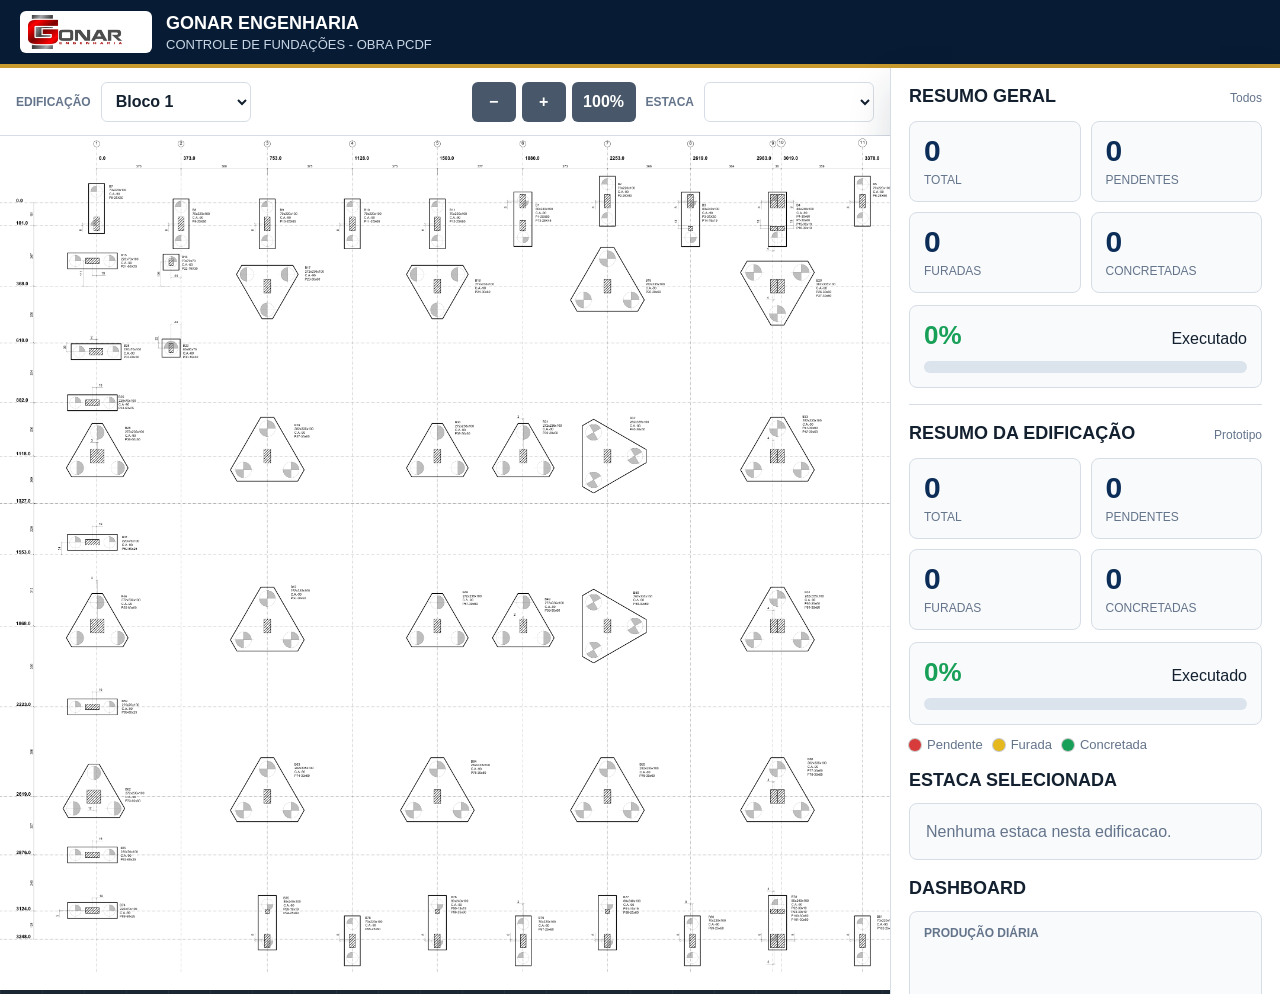
==== painel.html @ 596a0090 "Add files via upload" ====
<!doctype html>
<html lang="pt-BR">
<head>
  <meta charset="utf-8">
  <meta name="viewport" content="width=device-width, initial-scale=1">
  <title>Painel de Fundações | Estacas PCDF</title>
  <link rel="stylesheet" href="style.css">
</head>
<body class="painel-page">
  <header class="topbar">
    <div class="brand">
      <img class="brand-logo" src="assets/logo.jpg" alt="Logo Gonar Engenharia">
      <div>
        <strong>GONAR ENGENHARIA</strong>
        <span>Controle de Fundações - Obra PCDF</span>
      </div>
    </div>
  </header>

  <main class="app-shell">
    <section class="map-panel" aria-label="Planta da fundação">
      <div class="map-actions">
        <label class="select-label" for="selEstrutura">Edificação</label>
        <select id="selEstrutura"></select>
        <div class="toolbar" aria-label="Controles do mapa">
          <button id="btnMenos" type="button">−</button>
          <button id="btnMais" type="button">+</button>
          <button id="btnReset" type="button">100%</button>
        </div>
        <label class="select-label" for="selEstaca">Estaca</label>
        <select id="selEstaca"></select>
      </div>
      <div class="viewport" id="viewport">
        <div class="mapa" id="mapa">
          <img id="planta" alt="Mapa de estacas PCDF">
          <div id="markers"></div>
        </div>
      </div>
    </section>

    <aside class="side-panel">
      <section class="summary general-summary">
        <div class="section-heading">
          <h1>Resumo geral</h1>
          <span>Todos</span>
        </div>
        <div class="kpis">
          <div><b id="kpiGeralTotal">0</b><span>Total</span></div>
          <div><b id="kpiGeralPendentes">0</b><span>Pendentes</span></div>
          <div><b id="kpiGeralFuradas">0</b><span>Furadas</span></div>
          <div><b id="kpiGeralConcretadas">0</b><span>Concretadas</span></div>
        </div>
        <div class="progress-block">
          <div class="progress-meta">
            <strong id="execGeralPercent">0%</strong>
            <span>Executado</span>
          </div>
          <div class="progress-track"><i id="execGeralBar"></i></div>
        </div>
      </section>
      <section class="summary">
        <div class="section-heading">
          <h1>Resumo da edificação</h1>
          <span id="syncStatus">Protótipo</span>
        </div>
        <div class="kpis">
          <div><b id="kpiTotal">0</b><span>Total</span></div>
          <div><b id="kpiPendentes">0</b><span>Pendentes</span></div>
          <div><b id="kpiFuradas">0</b><span>Furadas</span></div>
          <div><b id="kpiConcretadas">0</b><span>Concretadas</span></div>
        </div>
        <div class="progress-block">
          <div class="progress-meta">
            <strong id="execPercent">0%</strong>
            <span>Executado</span>
          </div>
          <div class="progress-track"><i id="execBar"></i></div>
        </div>
        <div class="legend">
          <span><i class="dot pendente"></i>Pendente</span>
          <span><i class="dot furada"></i>Furada</span>
          <span><i class="dot concretada"></i>Concretada</span>
        </div>
      </section>

      <section class="detail">
        <div class="section-heading">
          <h2>Estaca selecionada</h2>
        </div>
        <div id="info" class="detail-card empty">Selecione uma estaca.</div>
      </section>

      <section class="dashboard visible-dashboard">
        <div class="section-heading">
          <h2>Dashboard</h2>
        </div>
        <div class="chart-card">
          <div class="chart-title">Produção diária</div>
          <div class="bars" id="dailyBars"></div>
        </div>
        <div class="metric-grid">
          <div><span>Volume</span><b id="dashVolume">0,00 m³</b></div>
          <div><span>Metros</span><b id="dashMetros">0,00 m</b></div>
        </div>
      </section>

      <div class="message" id="msg"></div>
    </aside>
  </main>

  <script src="config.js"></script>
  <script src="painel-visualizacao.js"></script>
</body>
</html>
---- style.css ----
:root {
  --ink: #13202f;
  --muted: #64748b;
  --line: #d7dde6;
  --panel: #ffffff;
  --bg: #eef2f5;
  --navy: #0c2d57;
  --navy-2: #174a7c;
  --steel: #48586a;
  --green: #18a058;
  --yellow: #e5b91e;
  --red: #d83b3b;
  --shadow: 0 18px 40px rgba(19, 32, 47, .16);
}

* { box-sizing: border-box; }

body {
  margin: 0;
  min-width: 320px;
  background: var(--bg);
  color: var(--ink);
  font-family: Arial, Helvetica, sans-serif;
}

button, select {
  font: inherit;
}

a {
  text-decoration: none;
}

.topbar {
  height: 68px;
  display: grid;
  grid-template-columns: 1fr auto;
  align-items: center;
  gap: 16px;
  padding: 0 20px;
  background: #071c34;
  color: #fff;
  border-bottom: 4px solid #c99b2e;
}

.brand {
  display: flex;
  align-items: center;
  gap: 14px;
  min-width: 0;
}

.brand > div {
  display: flex;
  flex-direction: column;
  gap: 3px;
  min-width: 0;
}

.brand-logo {
  width: 132px;
  height: 42px;
  object-fit: contain;
  object-position: left center;
  padding: 4px 8px;
  border-radius: 6px;
  background: #fff;
}

.brand strong {
  font-size: 18px;
  letter-spacing: 0;
}

.brand span {
  color: #c8d6e5;
  font-size: 13px;
  text-transform: uppercase;
}

.tabs {
  display: flex;
  background: rgba(255, 255, 255, .08);
  border: 1px solid rgba(255, 255, 255, .16);
  border-radius: 8px;
  padding: 4px;
}

.tab, .icon-button, .toolbar button, .primary-action, .secondary-action {
  border: 0;
  border-radius: 6px;
  cursor: pointer;
  font-weight: 700;
}

.tab {
  display: inline-flex;
  align-items: center;
  justify-content: center;
  min-width: 96px;
  padding: 9px 12px;
  color: #dbe7f3;
  background: transparent;
}

.tab.active {
  color: #071c34;
  background: #fff;
}

.icon-button {
  padding: 11px 14px;
  color: #fff;
  background: var(--navy-2);
}

.app-shell {
  height: calc(100vh - 68px);
  display: grid;
  grid-template-columns: minmax(0, 1fr) 390px;
}

.map-panel {
  min-width: 0;
  display: flex;
  flex-direction: column;
}

.map-actions {
  min-height: 68px;
  display: flex;
  align-items: center;
  gap: 10px;
  padding: 12px 16px;
  background: var(--panel);
  border-bottom: 1px solid var(--line);
}

.primary-action {
  min-height: 44px;
  padding: 0 22px;
  color: #fff;
  background: var(--green);
  text-transform: uppercase;
  box-shadow: 0 8px 20px rgba(24, 160, 88, .24);
}

.primary-action.active {
  background: #ba6a12;
}

.secondary-action {
  min-height: 42px;
  padding: 0 16px;
  color: var(--navy);
  background: #e8eef5;
  border: 1px solid var(--line);
}

.toolbar {
  display: flex;
  gap: 6px;
  margin-left: auto;
}

.toolbar button {
  width: 44px;
  height: 40px;
  color: #fff;
  background: var(--steel);
}

.toolbar #btnReset {
  width: 64px;
}

.select-label {
  color: var(--muted);
  font-size: 12px;
  font-weight: 700;
  text-transform: uppercase;
}

#selEstaca,
#selEstrutura {
  width: 170px;
  min-height: 40px;
  padding: 0 10px;
  border: 1px solid var(--line);
  border-radius: 6px;
  background: #fff;
  color: var(--ink);
  font-weight: 700;
}

#selEstrutura {
  width: 150px;
}

.viewport {
  flex: 1;
  overflow: auto;
  position: relative;
  background:
    linear-gradient(90deg, rgba(255,255,255,.04) 1px, transparent 1px),
    linear-gradient(0deg, rgba(255,255,255,.04) 1px, transparent 1px),
    #1b2633;
  background-size: 42px 42px;
}

.mapa {
  position: relative;
  display: inline-block;
  min-width: 1320px;
  min-height: 853px;
  transform-origin: 0 0;
}

#planta {
  display: block;
  width: 1320px;
  height: auto;
  max-width: none;
  background: #202a33;
}

#planta[src=""], #planta:not([src]) {
  display: none;
}

.fallback-plan {
  position: absolute;
  inset: 0;
  min-width: 1320px;
  min-height: 853px;
  border: 2px solid rgba(255,255,255,.38);
  background:
    linear-gradient(90deg, rgba(255,255,255,.08) 1px, transparent 1px),
    linear-gradient(0deg, rgba(255,255,255,.08) 1px, transparent 1px),
    #283443;
  background-size: 80px 80px;
  box-shadow: inset 0 0 0 8px rgba(255,255,255,.04);
}

.fallback-plan.hidden {
  display: none;
}

.plan-title {
  position: absolute;
  top: 30px;
  left: 34px;
  color: rgba(255,255,255,.72);
  font-size: 28px;
  font-weight: 700;
  text-transform: uppercase;
}

#markers {
  position: absolute;
  inset: 0;
  pointer-events: none;
}

.marker {
  position: absolute;
  width: 18px;
  height: 18px;
  border: 2px solid #fff;
  border-radius: 50%;
  transform: translate(-50%, -50%);
  box-shadow: 0 0 0 2px rgba(0,0,0,.38), 0 8px 18px rgba(0,0,0,.36);
  cursor: pointer;
  pointer-events: auto;
}

.marker:hover, .marker.selected {
  width: 26px;
  height: 26px;
  z-index: 5;
}

.pendente { background: var(--red); }
.furada { background: var(--yellow); }
.concretada { background: var(--green); }

.side-panel {
  min-width: 0;
  overflow: auto;
  padding: 18px;
  background: var(--panel);
  border-left: 1px solid var(--line);
  box-shadow: var(--shadow);
}

.side-panel section + section {
  margin-top: 18px;
}

.general-summary {
  padding-bottom: 16px;
  border-bottom: 1px solid var(--line);
}

.section-heading {
  display: flex;
  align-items: baseline;
  justify-content: space-between;
  gap: 12px;
}

h1, h2 {
  margin: 0;
  color: var(--ink);
  font-size: 18px;
  text-transform: uppercase;
}

.section-heading span {
  color: var(--muted);
  font-size: 12px;
}

.kpis {
  display: grid;
  grid-template-columns: repeat(2, minmax(0, 1fr));
  gap: 10px;
  margin-top: 14px;
}

.kpis div, .detail-card, .chart-card, .metric-grid div, .progress-block {
  border: 1px solid var(--line);
  border-radius: 8px;
  background: #f8fafc;
}

.kpis div {
  padding: 14px;
}

.kpis b {
  display: block;
  color: var(--navy);
  font-size: 30px;
  line-height: 1;
}

.kpis span, .metric-grid span {
  display: block;
  margin-top: 7px;
  color: var(--muted);
  font-size: 12px;
  text-transform: uppercase;
}

.progress-block {
  margin-top: 12px;
  padding: 14px;
}

.progress-meta {
  display: flex;
  align-items: baseline;
  justify-content: space-between;
  margin-bottom: 10px;
}

.progress-meta strong {
  color: var(--green);
  font-size: 26px;
}

.progress-track {
  height: 12px;
  overflow: hidden;
  border-radius: 999px;
  background: #dbe3ec;
}

.progress-track i {
  display: block;
  width: 0;
  height: 100%;
  background: linear-gradient(90deg, var(--green), #7abf45);
}

.legend {
  display: flex;
  flex-wrap: wrap;
  gap: 10px;
  margin-top: 12px;
  color: var(--muted);
  font-size: 13px;
}

.legend span {
  display: inline-flex;
  align-items: center;
  gap: 6px;
}

.dot {
  width: 12px;
  height: 12px;
  border-radius: 50%;
  box-shadow: 0 0 0 1px rgba(0,0,0,.22);
}

.detail, .dashboard, .cadastro-panel {
  margin-top: 22px;
}

.detail-card {
  margin-top: 12px;
  padding: 16px;
  line-height: 1.45;
}

.detail-card.empty {
  color: var(--muted);
}

.detail-card h3 {
  margin: 0 0 12px;
  color: var(--navy);
  font-size: 28px;
}

.status-pill {
  display: inline-flex;
  align-items: center;
  gap: 8px;
  margin-bottom: 12px;
  padding: 8px 10px;
  border-radius: 999px;
  background: #fff;
  border: 1px solid var(--line);
  font-weight: 700;
}

.detail-grid {
  display: grid;
  grid-template-columns: repeat(2, minmax(0, 1fr));
  gap: 10px;
}

.detail-grid div {
  padding: 10px;
  border-radius: 6px;
  background: #fff;
}

.detail-grid span {
  display: block;
  color: var(--muted);
  font-size: 11px;
  font-weight: 700;
  text-transform: uppercase;
}

.detail-grid b {
  display: block;
  margin-top: 5px;
  font-size: 16px;
}

.obs {
  margin-top: 10px;
  padding: 10px;
  border-radius: 6px;
  background: #fff;
  color: var(--steel);
}

.chart-card {
  margin-top: 12px;
  padding: 14px;
}

.chart-title {
  color: var(--muted);
  font-size: 12px;
  font-weight: 700;
  text-transform: uppercase;
}

.bars {
  display: grid;
  grid-template-columns: repeat(7, 1fr);
  align-items: end;
  gap: 8px;
  height: 126px;
  margin-top: 12px;
}

.bar {
  min-height: 8px;
  border-radius: 6px 6px 0 0;
  background: var(--navy-2);
}

.metric-grid {
  display: grid;
  grid-template-columns: repeat(2, minmax(0, 1fr));
  gap: 10px;
  margin-top: 10px;
}

.metric-grid div {
  padding: 14px;
}

.metric-grid b {
  display: block;
  margin-top: 8px;
  color: var(--navy);
  font-size: 20px;
}

.message {
  min-height: 22px;
  margin-top: 16px;
  color: var(--navy-2);
  font-size: 13px;
  font-weight: 700;
}

.home-links {
  min-height: calc(100vh - 68px);
  display: grid;
  grid-template-columns: repeat(2, minmax(260px, 1fr));
  gap: 16px;
  align-content: center;
  padding: 28px;
}

.home-links a {
  min-height: 180px;
  display: flex;
  flex-direction: column;
  justify-content: center;
  gap: 10px;
  padding: 24px;
  border: 1px solid var(--line);
  border-radius: 8px;
  background: #fff;
  color: var(--ink);
  box-shadow: var(--shadow);
}

.home-links strong {
  color: var(--navy);
  font-size: 24px;
}

.home-links span {
  color: var(--muted);
}

body:not(.painel-page) .dashboard,
.cadastro-panel {
  display: none;
}

.painel-page .visible-dashboard {
  display: block;
}

.position-panel .detail-card {
  margin-top: 14px;
}

.form-actions.single {
  grid-template-columns: 1fr 1fr;
  margin-top: 12px;
}

.cadastro-form {
  display: grid;
  grid-template-columns: repeat(2, minmax(0, 1fr));
  gap: 12px;
  margin-top: 12px;
  padding: 14px;
  border: 1px solid var(--line);
  border-radius: 8px;
  background: #f8fafc;
}

.cadastro-form label {
  display: flex;
  flex-direction: column;
  gap: 6px;
  color: var(--muted);
  font-size: 11px;
  font-weight: 700;
  text-transform: uppercase;
}

.cadastro-form input,
.cadastro-form select,
.cadastro-form textarea {
  width: 100%;
  min-height: 40px;
  padding: 9px 10px;
  border: 1px solid var(--line);
  border-radius: 6px;
  background: #fff;
  color: var(--ink);
  font-size: 14px;
  font-weight: 700;
  text-transform: none;
}

.cadastro-form textarea {
  min-height: 92px;
  resize: vertical;
  font-weight: 400;
  line-height: 1.4;
}

.cadastro-form input[readonly] {
  color: var(--navy);
  background: #eef4fb;
}

.full-field,
.coord-grid,
.form-actions {
  grid-column: 1 / -1;
}

.coord-grid {
  display: grid;
  grid-template-columns: repeat(2, minmax(0, 1fr));
  gap: 12px;
}

.form-actions {
  display: grid;
  grid-template-columns: 1fr 1fr;
  gap: 10px;
  margin-top: 2px;
}

.save-action {
  box-shadow: none;
}

body.dashboard-mode .map-panel {
  display: none;
}

body.dashboard-mode .app-shell {
  grid-template-columns: minmax(0, 1fr);
}

body.dashboard-mode .side-panel {
  display: grid;
  grid-template-columns: 390px minmax(0, 1fr);
  gap: 22px;
  border-left: 0;
}

body.dashboard-mode .dashboard {
  display: block;
  grid-row: span 2;
  margin-top: 0;
}

body.dashboard-mode .visual-panel.detail,
body.dashboard-mode .cadastro-panel {
  display: none;
}

body.cadastro-mode .app-shell {
  grid-template-columns: minmax(0, 1fr) 430px;
}

body.cadastro-mode .visual-panel,
body.cadastro-mode .dashboard-panel {
  display: none;
}

body.cadastro-mode .cadastro-panel {
  display: block;
  margin-top: 0;
}

@media (max-width: 980px) {
  .topbar {
    height: auto;
    grid-template-columns: 1fr;
    padding: 12px;
  }

  .app-shell {
    height: auto;
    min-height: calc(100vh - 120px);
    grid-template-columns: 1fr;
  }

  .map-actions {
    flex-wrap: wrap;
  }

  .toolbar {
    margin-left: 0;
  }

  .side-panel {
    border-left: 0;
    border-top: 1px solid var(--line);
  }

  body.dashboard-mode .side-panel {
    display: block;
  }
}

@media (max-width: 560px) {
  .tabs, .icon-button, .primary-action, #selEstaca {
    width: 100%;
  }

  .map-actions {
    align-items: stretch;
  }

  .toolbar {
    width: 100%;
  }

  .toolbar button {
    flex: 1;
  }
}
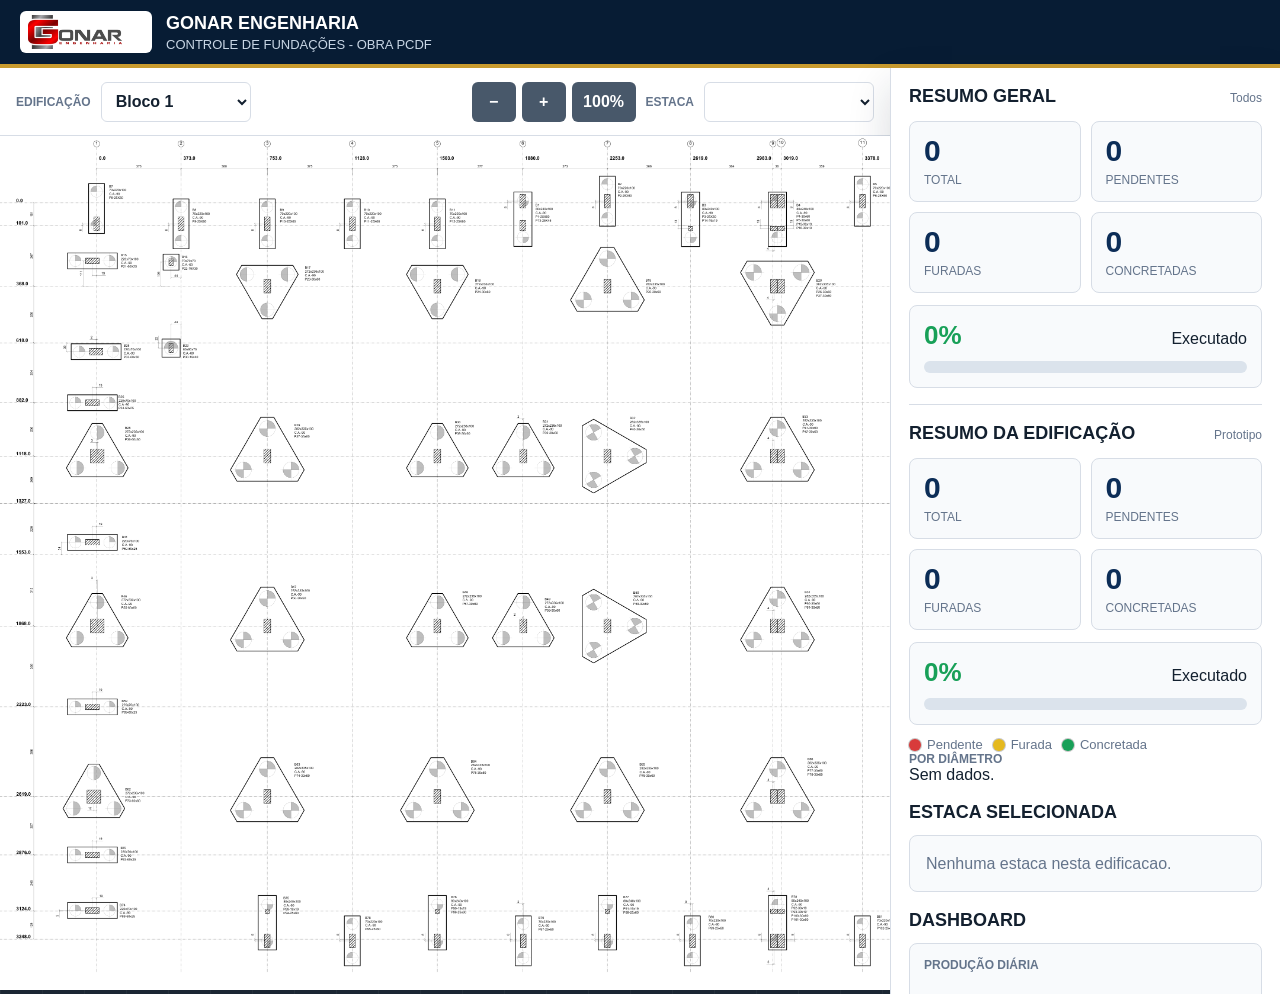
==== commit cf2abfc5: "Add files via upload" ====
--- a/painel.html
+++ b/painel.html
@@ -81,6 +81,10 @@
           <span><i class="dot furada"></i>Furada</span>
           <span><i class="dot concretada"></i>Concretada</span>
         </div>
+        <div class="diameter-summary">
+          <div class="chart-title">Por diâmetro</div>
+          <div class="diameter-table" id="diameterSummary"></div>
+        </div>
       </section>
 
       <section class="detail">
@@ -108,7 +112,7 @@
     </aside>
   </main>
 
-  <script src="config.js"></script>
-  <script src="painel-visualizacao.js"></script>
+  <script src="config.js?v=20260709-1935"></script>
+  <script src="painel-visualizacao.js?v=20260709-1935"></script>
 </body>
 </html>
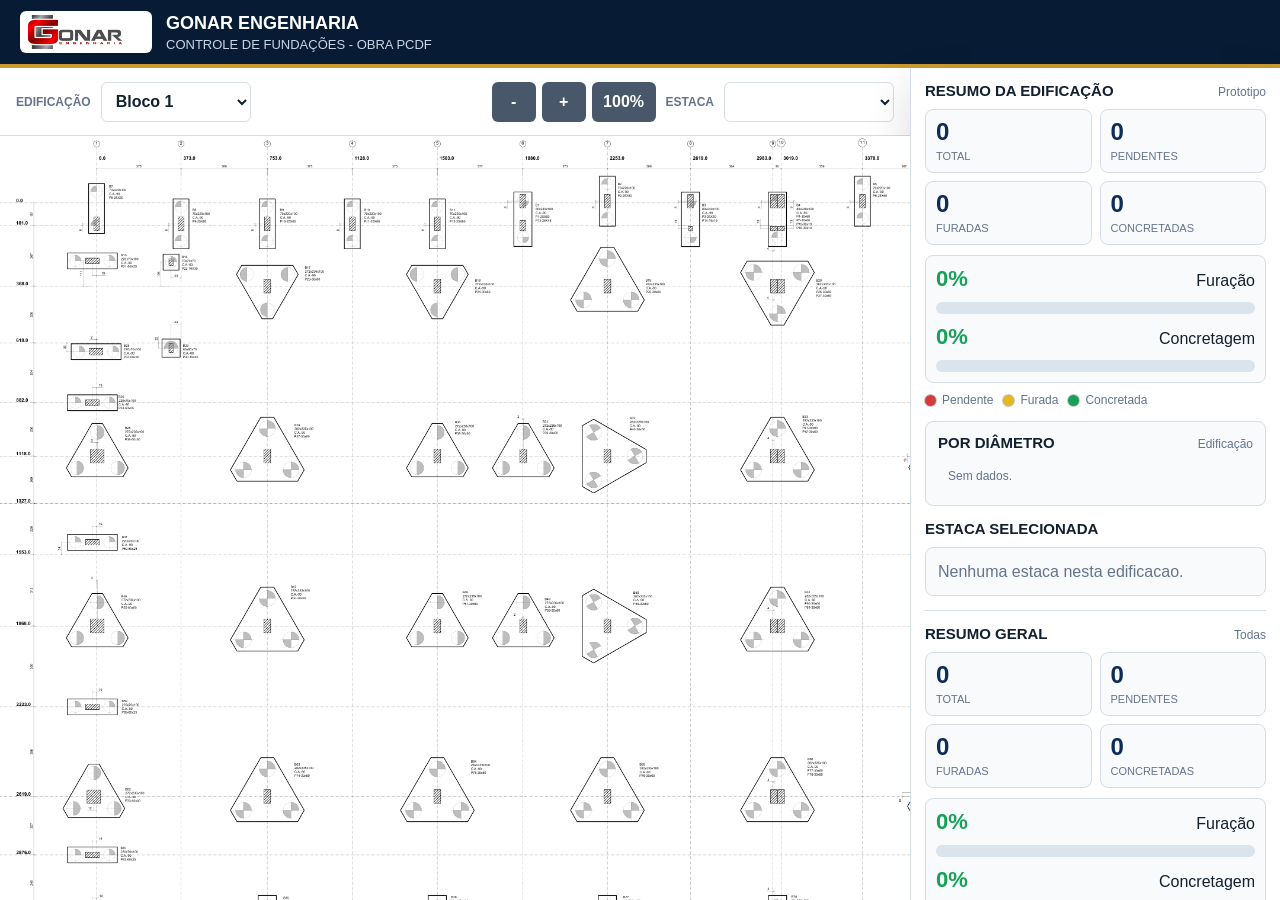
==== commit 2df4e80c: "Add files via upload" ====
--- a/painel.html
+++ b/painel.html
@@ -23,7 +23,7 @@
         <label class="select-label" for="selEstrutura">Edificação</label>
         <select id="selEstrutura"></select>
         <div class="toolbar" aria-label="Controles do mapa">
-          <button id="btnMenos" type="button">−</button>
+          <button id="btnMenos" type="button">-</button>
           <button id="btnMais" type="button">+</button>
           <button id="btnReset" type="button">100%</button>
         </div>
@@ -39,25 +39,6 @@
     </section>
 
     <aside class="side-panel">
-      <section class="summary general-summary">
-        <div class="section-heading">
-          <h1>Resumo geral</h1>
-          <span>Todos</span>
-        </div>
-        <div class="kpis">
-          <div><b id="kpiGeralTotal">0</b><span>Total</span></div>
-          <div><b id="kpiGeralPendentes">0</b><span>Pendentes</span></div>
-          <div><b id="kpiGeralFuradas">0</b><span>Furadas</span></div>
-          <div><b id="kpiGeralConcretadas">0</b><span>Concretadas</span></div>
-        </div>
-        <div class="progress-block">
-          <div class="progress-meta">
-            <strong id="execGeralPercent">0%</strong>
-            <span>Executado</span>
-          </div>
-          <div class="progress-track"><i id="execGeralBar"></i></div>
-        </div>
-      </section>
       <section class="summary">
         <div class="section-heading">
           <h1>Resumo da edificação</h1>
@@ -70,19 +51,34 @@
           <div><b id="kpiConcretadas">0</b><span>Concretadas</span></div>
         </div>
         <div class="progress-block">
-          <div class="progress-meta">
-            <strong id="execPercent">0%</strong>
-            <span>Executado</span>
+          <div class="progress-line">
+            <div class="progress-meta">
+              <strong id="furacaoPercent">0%</strong>
+              <span>Furação</span>
+            </div>
+            <div class="progress-track"><i class="furacao-fill" id="furacaoBar"></i></div>
           </div>
-          <div class="progress-track"><i id="execBar"></i></div>
+          <div class="progress-line">
+            <div class="progress-meta">
+              <strong id="execPercent">0%</strong>
+              <span>Concretagem</span>
+            </div>
+            <div class="progress-track"><i id="execBar"></i></div>
+          </div>
         </div>
         <div class="legend">
           <span><i class="dot pendente"></i>Pendente</span>
           <span><i class="dot furada"></i>Furada</span>
           <span><i class="dot concretada"></i>Concretada</span>
         </div>
+      </section>
+
+      <section class="summary diameter-section">
         <div class="diameter-summary">
-          <div class="chart-title">Por diâmetro</div>
+          <div class="section-heading">
+            <h2>Por diâmetro</h2>
+            <span>Edificação</span>
+          </div>
           <div class="diameter-table" id="diameterSummary"></div>
         </div>
       </section>
@@ -94,17 +90,32 @@
         <div id="info" class="detail-card empty">Selecione uma estaca.</div>
       </section>
 
-      <section class="dashboard visible-dashboard">
+      <section class="summary general-summary">
         <div class="section-heading">
-          <h2>Dashboard</h2>
+          <h1>Resumo geral</h1>
+          <span>Todas</span>
         </div>
-        <div class="chart-card">
-          <div class="chart-title">Produção diária</div>
-          <div class="bars" id="dailyBars"></div>
+        <div class="kpis">
+          <div><b id="kpiGeralTotal">0</b><span>Total</span></div>
+          <div><b id="kpiGeralPendentes">0</b><span>Pendentes</span></div>
+          <div><b id="kpiGeralFuradas">0</b><span>Furadas</span></div>
+          <div><b id="kpiGeralConcretadas">0</b><span>Concretadas</span></div>
         </div>
-        <div class="metric-grid">
-          <div><span>Volume</span><b id="dashVolume">0,00 m³</b></div>
-          <div><span>Metros</span><b id="dashMetros">0,00 m</b></div>
+        <div class="progress-block">
+          <div class="progress-line">
+            <div class="progress-meta">
+              <strong id="furacaoGeralPercent">0%</strong>
+              <span>Furação</span>
+            </div>
+            <div class="progress-track"><i class="furacao-fill" id="furacaoGeralBar"></i></div>
+          </div>
+          <div class="progress-line">
+            <div class="progress-meta">
+              <strong id="execGeralPercent">0%</strong>
+              <span>Concretagem</span>
+            </div>
+            <div class="progress-track"><i id="execGeralBar"></i></div>
+          </div>
         </div>
       </section>
 
@@ -112,7 +123,7 @@
     </aside>
   </main>
 
-  <script src="config.js?v=20260709-1935"></script>
-  <script src="painel-visualizacao.js?v=20260709-1935"></script>
+  <script src="config.js?v=20260709-2205"></script>
+  <script src="painel-visualizacao.js?v=20260709-2205"></script>
 </body>
 </html>
--- a/style.css
+++ b/style.css
@@ -116,12 +116,14 @@
 
 .app-shell {
   height: calc(100vh - 68px);
-  display: grid;
-  grid-template-columns: minmax(0, 1fr) 390px;
+  min-height: 0;
+  display: grid;
+  grid-template-columns: minmax(0, 1fr) 370px;
 }
 
 .map-panel {
   min-width: 0;
+  min-height: 0;
   display: flex;
   flex-direction: column;
 }
@@ -199,6 +201,7 @@
 
 .viewport {
   flex: 1;
+  min-height: 0;
   overflow: auto;
   position: relative;
   background:
@@ -287,19 +290,19 @@
 .side-panel {
   min-width: 0;
   overflow: auto;
-  padding: 18px;
+  padding: 14px;
   background: var(--panel);
   border-left: 1px solid var(--line);
   box-shadow: var(--shadow);
 }
 
 .side-panel section + section {
-  margin-top: 18px;
+  margin-top: 14px;
 }
 
 .general-summary {
-  padding-bottom: 16px;
-  border-bottom: 1px solid var(--line);
+  padding-top: 14px;
+  border-top: 1px solid var(--line);
 }
 
 .section-heading {
@@ -312,7 +315,7 @@
 h1, h2 {
   margin: 0;
   color: var(--ink);
-  font-size: 18px;
+  font-size: 15px;
   text-transform: uppercase;
 }
 
@@ -324,8 +327,8 @@
 .kpis {
   display: grid;
   grid-template-columns: repeat(2, minmax(0, 1fr));
-  gap: 10px;
-  margin-top: 14px;
+  gap: 8px;
+  margin-top: 10px;
 }
 
 .kpis div, .detail-card, .chart-card, .metric-grid div, .progress-block {
@@ -335,27 +338,31 @@
 }
 
 .kpis div {
-  padding: 14px;
+  padding: 10px;
 }
 
 .kpis b {
   display: block;
   color: var(--navy);
-  font-size: 30px;
+  font-size: 24px;
   line-height: 1;
 }
 
 .kpis span, .metric-grid span {
   display: block;
-  margin-top: 7px;
-  color: var(--muted);
-  font-size: 12px;
+  margin-top: 6px;
+  color: var(--muted);
+  font-size: 11px;
   text-transform: uppercase;
 }
 
 .progress-block {
-  margin-top: 12px;
-  padding: 14px;
+  margin-top: 10px;
+  padding: 10px;
+}
+
+.progress-line + .progress-line {
+  margin-top: 10px;
 }
 
 .progress-meta {
@@ -367,7 +374,7 @@
 
 .progress-meta strong {
   color: var(--green);
-  font-size: 26px;
+  font-size: 22px;
 }
 
 .progress-track {
@@ -384,13 +391,17 @@
   background: linear-gradient(90deg, var(--green), #7abf45);
 }
 
+.progress-track i.furacao-fill {
+  background: linear-gradient(90deg, var(--yellow), #d18b1f);
+}
+
 .legend {
   display: flex;
   flex-wrap: wrap;
   gap: 10px;
-  margin-top: 12px;
-  color: var(--muted);
-  font-size: 13px;
+  margin-top: 10px;
+  color: var(--muted);
+  font-size: 12px;
 }
 
 .legend span {
@@ -400,19 +411,19 @@
 }
 
 .dot {
-  width: 12px;
-  height: 12px;
+  width: 11px;
+  height: 11px;
   border-radius: 50%;
   box-shadow: 0 0 0 1px rgba(0,0,0,.22);
 }
 
 .detail, .dashboard, .cadastro-panel {
-  margin-top: 22px;
+  margin-top: 16px;
 }
 
 .detail-card {
-  margin-top: 12px;
-  padding: 16px;
+  margin-top: 10px;
+  padding: 12px;
   line-height: 1.45;
 }
 
@@ -421,9 +432,9 @@
 }
 
 .detail-card h3 {
-  margin: 0 0 12px;
+  margin: 0 0 10px;
   color: var(--navy);
-  font-size: 28px;
+  font-size: 20px;
 }
 
 .status-pill {
@@ -435,6 +446,7 @@
   border-radius: 999px;
   background: #fff;
   border: 1px solid var(--line);
+  font-size: 13px;
   font-weight: 700;
 }
 
@@ -453,7 +465,7 @@
 .detail-grid span {
   display: block;
   color: var(--muted);
-  font-size: 11px;
+  font-size: 10px;
   font-weight: 700;
   text-transform: uppercase;
 }
@@ -461,7 +473,7 @@
 .detail-grid b {
   display: block;
   margin-top: 5px;
-  font-size: 16px;
+  font-size: 13px;
 }
 
 .obs {
@@ -473,8 +485,8 @@
 }
 
 .chart-card {
-  margin-top: 12px;
-  padding: 14px;
+  margin-top: 10px;
+  padding: 12px;
 }
 
 .chart-title {
@@ -489,7 +501,7 @@
   grid-template-columns: repeat(7, 1fr);
   align-items: end;
   gap: 8px;
-  height: 126px;
+  height: 104px;
   margin-top: 12px;
 }
 
@@ -507,14 +519,80 @@
 }
 
 .metric-grid div {
-  padding: 14px;
+  padding: 12px;
 }
 
 .metric-grid b {
   display: block;
   margin-top: 8px;
   color: var(--navy);
-  font-size: 20px;
+  font-size: 18px;
+}
+
+.diameter-summary {
+  margin-top: 10px;
+  padding: 12px;
+  border: 1px solid var(--line);
+  border-radius: 8px;
+  background: #f8fafc;
+}
+
+.diameter-table {
+  margin-top: 8px;
+  display: grid;
+  gap: 6px;
+}
+
+.diameter-row {
+  display: grid;
+  grid-template-columns: 52px 58px 78px 92px;
+  gap: 6px;
+  align-items: center;
+  padding: 8px;
+  border: 1px solid var(--line);
+  border-radius: 6px;
+  background: #fff;
+  font-size: 12px;
+}
+
+.diameter-head {
+  color: var(--muted);
+  background: #eef4fb;
+  font-size: 10px;
+  font-weight: 700;
+  text-transform: uppercase;
+}
+
+.diameter-row strong {
+  color: var(--navy);
+}
+
+.diameter-row span,
+.diameter-row strong {
+  min-width: 0;
+  text-align: right;
+  white-space: nowrap;
+}
+
+.diameter-row span:first-child,
+.diameter-row strong:first-child {
+  text-align: left;
+}
+
+.diameter-row .pct-furada {
+  color: #8a6a00;
+  font-weight: 700;
+}
+
+.diameter-row .pct-concretada {
+  color: var(--green);
+  font-weight: 700;
+}
+
+.diameter-empty {
+  padding: 10px;
+  color: var(--muted);
+  font-size: 12px;
 }
 
 .message {
@@ -555,6 +633,163 @@
 
 .home-links span {
   color: var(--muted);
+}
+
+.hidden {
+  display: none !important;
+}
+
+.exec-shell {
+  min-height: calc(100vh - 68px);
+  display: flex;
+  justify-content: center;
+  padding: 18px;
+  background: var(--bg);
+}
+
+.exec-card {
+  width: min(760px, 100%);
+  align-self: flex-start;
+  padding: 18px;
+  border: 1px solid var(--line);
+  border-radius: 8px;
+  background: #fff;
+  box-shadow: var(--shadow);
+}
+
+.exec-lock {
+  width: min(420px, 100%);
+}
+
+.execucao-page.exec-locked #execPanel {
+  display: none !important;
+}
+
+.execucao-page.exec-locked #execMapCard,
+.execucao-page.exec-locked #viewport,
+.execucao-page.exec-locked #mapa,
+.execucao-page.exec-locked #planta,
+.execucao-page.exec-locked #markers {
+  display: none !important;
+}
+
+.exec-grid {
+  display: grid;
+  grid-template-columns: repeat(2, minmax(0, 1fr));
+  gap: 12px;
+  margin-top: 14px;
+}
+
+.exec-field {
+  display: flex;
+  flex-direction: column;
+  gap: 6px;
+  margin-top: 12px;
+  color: var(--muted);
+  font-size: 11px;
+  font-weight: 700;
+  text-transform: uppercase;
+}
+
+.exec-field input,
+.exec-field select,
+.exec-field textarea {
+  width: 100%;
+  min-height: 46px;
+  padding: 10px 12px;
+  border: 1px solid var(--line);
+  border-radius: 6px;
+  background: #fff;
+  color: var(--ink);
+  font-size: 16px;
+  font-weight: 700;
+  text-transform: none;
+}
+
+.exec-field textarea {
+  min-height: 96px;
+  resize: vertical;
+  font-weight: 400;
+  line-height: 1.4;
+}
+
+.exec-selected {
+  display: grid;
+  grid-template-columns: repeat(4, minmax(0, 1fr));
+  gap: 10px;
+  margin-top: 14px;
+}
+
+.exec-map-card {
+  margin-top: 14px;
+  padding: 12px;
+  border: 1px solid var(--line);
+  border-radius: 8px;
+  background: #f8fafc;
+}
+
+.exec-map-toggle {
+  width: 100%;
+  margin-top: 14px;
+}
+
+.exec-map-toolbar {
+  display: grid;
+  grid-template-columns: 1fr 1fr 1.2fr;
+  gap: 8px;
+  margin-top: 10px;
+}
+
+.exec-map-toolbar button {
+  min-height: 38px;
+  padding: 0 10px;
+}
+
+.exec-viewport {
+  height: 360px;
+  min-height: 360px;
+  margin-top: 10px;
+  border: 1px solid var(--line);
+  border-radius: 8px;
+}
+
+.exec-selected div {
+  min-width: 0;
+  padding: 12px;
+  border: 1px solid var(--line);
+  border-radius: 8px;
+  background: #f8fafc;
+}
+
+.exec-selected span {
+  display: block;
+  color: var(--muted);
+  font-size: 10px;
+  font-weight: 700;
+  text-transform: uppercase;
+}
+
+.exec-selected strong {
+  display: block;
+  margin-top: 6px;
+  color: var(--navy);
+  font-size: 18px;
+  line-height: 1.15;
+  overflow-wrap: anywhere;
+}
+
+.exec-actions {
+  display: grid;
+  grid-template-columns: repeat(2, minmax(0, 1fr));
+  gap: 10px;
+  margin-top: 14px;
+}
+
+.exec-actions .primary-action,
+.exec-actions .secondary-action,
+.exec-lock .primary-action {
+  width: 100%;
+  min-height: 48px;
 }
 
 body:not(.painel-page) .dashboard,
@@ -703,6 +938,12 @@
     flex-wrap: wrap;
   }
 
+  .viewport {
+    flex: 0 0 auto;
+    height: min(62vh, 560px);
+    min-height: 420px;
+  }
+
   .toolbar {
     margin-left: 0;
   }
@@ -718,19 +959,164 @@
 }
 
 @media (max-width: 560px) {
-  .tabs, .icon-button, .primary-action, #selEstaca {
+  .painel-page .app-shell {
+    display: flex;
+    flex-direction: column;
+  }
+
+  .painel-page .side-panel {
+    order: 1;
+  }
+
+  .painel-page .map-panel {
+    order: 2;
+  }
+
+  .topbar {
+    padding: 10px;
+    border-bottom-width: 3px;
+  }
+
+  .brand {
+    gap: 10px;
+  }
+
+  .brand-logo {
+    width: 104px;
+    height: 34px;
+    padding: 3px 6px;
+  }
+
+  .brand strong {
+    font-size: 14px;
+  }
+
+  .brand span {
+    font-size: 10px;
+    line-height: 1.25;
+  }
+
+  .map-actions {
+    display: grid;
+    grid-template-columns: 1fr 1fr;
+    align-items: end;
+    gap: 8px;
+    padding: 10px;
+  }
+
+  .select-label {
+    align-self: end;
+    font-size: 10px;
+  }
+
+  #selEstrutura,
+  #selEstaca {
     width: 100%;
-  }
-
-  .map-actions {
-    align-items: stretch;
+    min-height: 38px;
+    font-size: 13px;
+  }
+
+  .tabs, .icon-button, .primary-action {
+    width: 100%;
   }
 
   .toolbar {
+    grid-column: 1 / -1;
     width: 100%;
   }
 
   .toolbar button {
     flex: 1;
-  }
-}
+    height: 38px;
+  }
+
+  .viewport {
+    flex: 0 0 auto;
+    height: 54vh;
+    min-height: 340px;
+  }
+
+  .side-panel {
+    padding: 12px;
+  }
+
+  .kpis {
+    grid-template-columns: repeat(4, minmax(0, 1fr));
+    gap: 6px;
+  }
+
+  .kpis div {
+    padding: 8px 6px;
+  }
+
+  .kpis b {
+    font-size: 19px;
+  }
+
+  .kpis span {
+    font-size: 9px;
+  }
+
+  .progress-meta strong {
+    font-size: 20px;
+  }
+
+  .diameter-row {
+    grid-template-columns: 42px 48px 70px 86px;
+    gap: 4px;
+    padding: 7px 6px;
+    font-size: 11px;
+  }
+
+  .diameter-head {
+    font-size: 9px;
+  }
+
+  .detail-grid,
+  .metric-grid {
+    grid-template-columns: 1fr;
+  }
+
+  .bars {
+    height: 82px;
+  }
+
+  .exec-shell {
+    min-height: calc(100vh - 57px);
+    padding: 10px;
+  }
+
+  .exec-card {
+    padding: 12px;
+    box-shadow: none;
+  }
+
+  .exec-grid,
+  .exec-selected,
+  .exec-actions {
+    grid-template-columns: 1fr;
+  }
+
+  .exec-map-card {
+    margin-left: -2px;
+    margin-right: -2px;
+    padding: 10px;
+  }
+
+  .exec-viewport {
+    height: 340px;
+    min-height: 340px;
+  }
+
+  .exec-selected {
+    gap: 8px;
+  }
+
+  .exec-selected div {
+    padding: 10px;
+  }
+
+  .exec-selected strong {
+    font-size: 17px;
+  }
+}
